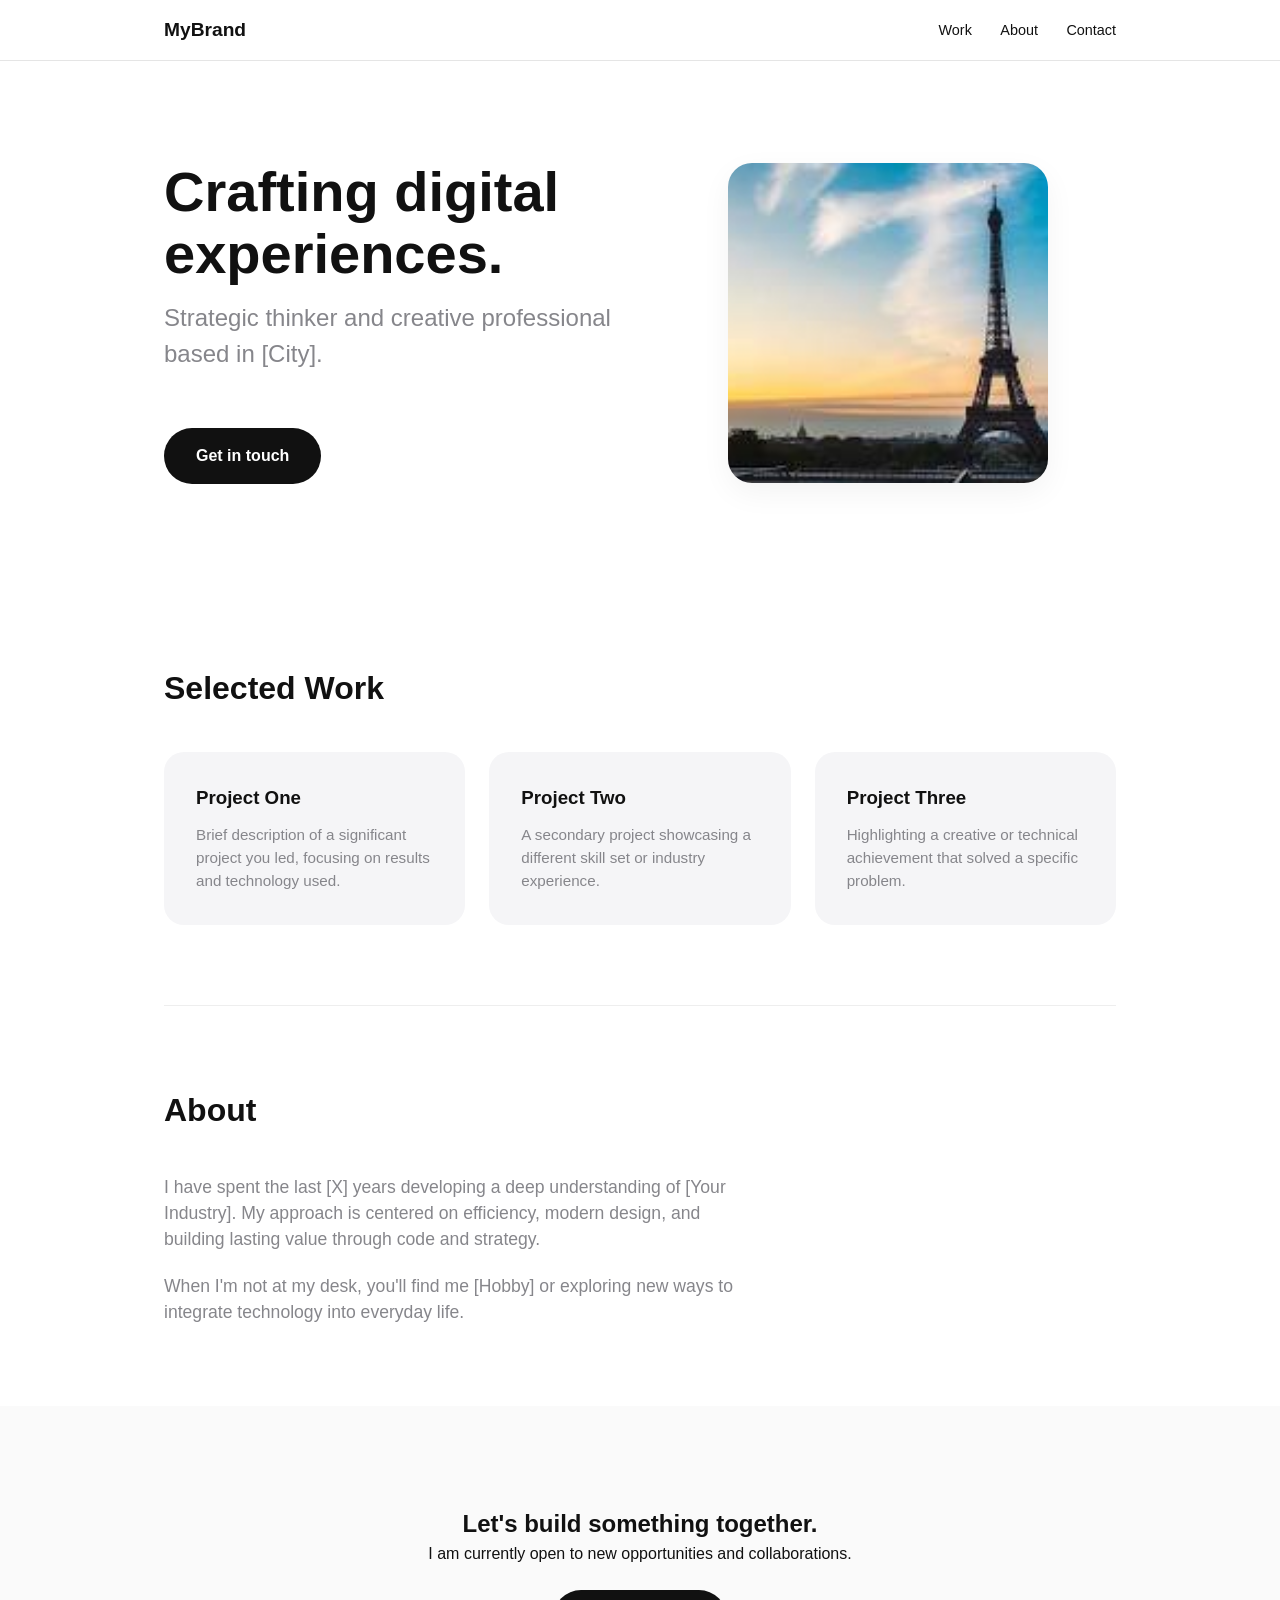
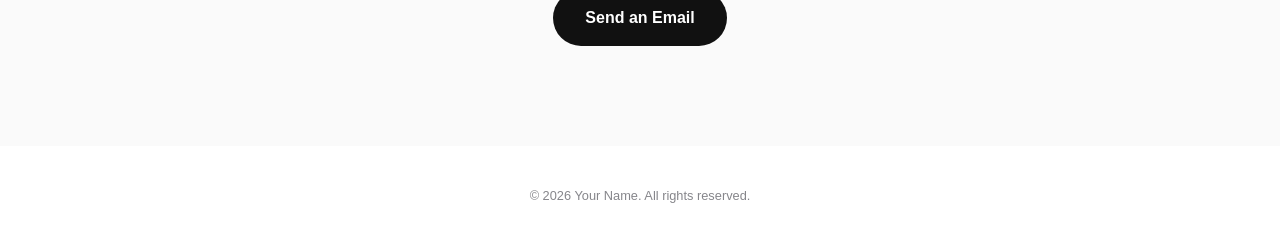
==== index.html @ 562fcb0a "Rename index.html.txt to index.html" ====
<!DOCTYPE html>
<html lang="en">
<head>
    <meta charset="UTF-8">
    <meta name="viewport" content="width=device-width, initial-scale=1.0">
    <title>Professional Portfolio</title>
    <style>
        :root {
            --bg: #ffffff;
            --text: #111111;
            --accent: #0071e3; /* Apple-style blue */
            --muted: #86868b;
            --card-bg: #f5f5f7;
            --font-main: -apple-system, BlinkMacSystemFont, "Segoe UI", Roboto, sans-serif;
        }

        * {
            margin: 0;
            padding: 0;
            box-sizing: border-box;
        }

        html {
            scroll-behavior: smooth;
        }

        body {
            font-family: var(--font-main);
            background-color: var(--bg);
            color: var(--text);
            line-height: 1.5;
            -webkit-font-smoothing: antialiased;
        }

        .container {
            max-width: 1000px;
            margin: 0 auto;
            padding: 0 24px;
        }

        /* --- Navigation --- */
        nav {
            position: sticky;
            top: 0;
            background: rgba(255, 255, 255, 0.8);
            backdrop-filter: blur(20px);
            z-index: 100;
            border-bottom: 1px solid #e5e5e5;
        }

        .nav-content {
            display: flex;
            justify-content: space-between;
            align-items: center;
            height: 60px;
        }

        .logo {
            font-weight: 700;
            font-size: 1.2rem;
            text-decoration: none;
            color: var(--text);
        }

        .nav-links a {
            text-decoration: none;
            color: var(--text);
            margin-left: 24px;
            font-size: 0.9rem;
            font-weight: 500;
            transition: color 0.2s;
        }

        .nav-links a:hover {
            color: var(--accent);
        }

        /* --- Hero Section --- */
        .hero {
            padding: 100px 0;
            display: grid;
            grid-template-columns: 1fr 1fr;
            align-items: center;
            gap: 40px;
        }

        .hero-text h1 {
            font-size: 3.5rem;
            font-weight: 700;
            line-height: 1.1;
            margin-bottom: 16px;
        }

        .hero-text p {
            font-size: 1.5rem;
            color: var(--muted);
            margin-bottom: 32px;
        }

        .hero-image-container {
            display: flex;
            justify-content: center;
        }

        .hero-image {
            width: 320px;
            height: 320px;
            border-radius: 24px;
            object-fit: cover;
            background-color: var(--card-bg);
            box-shadow: 0 10px 30px rgba(0,0,0,0.05);
        }

        /* --- Work Section --- */
        #work {
            padding: 80px 0;
        }

        .section-title {
            font-size: 2rem;
            margin-bottom: 40px;
        }

        .grid {
            display: grid;
            grid-template-columns: repeat(auto-fit, minmax(300px, 1fr));
            gap: 24px;
        }

        .project-card {
            background: var(--card-bg);
            padding: 32px;
            border-radius: 20px;
            transition: transform 0.3s ease;
        }

        .project-card:hover {
            transform: translateY(-5px);
        }

        .project-card h3 {
            margin-bottom: 12px;
        }

        .project-card p {
            color: var(--muted);
            font-size: 0.95rem;
        }

        /* --- Contact Section --- */
        #contact {
            padding: 100px 0;
            text-align: center;
            background-color: #fafafa;
        }

        .btn {
            display: inline-block;
            background: var(--text);
            color: white;
            padding: 16px 32px;
            border-radius: 30px;
            text-decoration: none;
            font-weight: 600;
            margin-top: 24px;
            transition: opacity 0.2s;
        }

        .btn:hover {
            opacity: 0.8;
        }

        /* --- Footer --- */
        footer {
            padding: 40px 0;
            text-align: center;
            font-size: 0.8rem;
            color: var(--muted);
        }

        /* Mobile Adjustments */
        @media (max-width: 768px) {
            .hero {
                grid-template-columns: 1fr;
                text-align: center;
                padding: 60px 0;
            }
            .hero-text h1 {
                font-size: 2.5rem;
            }
            .hero-image {
                width: 240px;
                height: 240px;
            }
        }
    </style>
</head>
<body>

    <nav>
        <div class="container nav-content">
            <a href="#" class="logo">MyBrand</a>
            <div class="nav-links">
                <a href="#work">Work</a>
                <a href="#about">About</a>
                <a href="#contact">Contact</a>
            </div>
        </div>
    </nav>

    <div class="container">
        <header class="hero">
            <div class="hero-text">
                <h1>Crafting digital experiences.</h1>
                <p>Strategic thinker and creative professional based in [City].</p>
                <a href="#contact" class="btn">Get in touch</a>
            </div>
            <div class="hero-image-container">
                <img src="Assets/ProfilePic.jpeg" alt="Profile Photo" class="hero-image">
            </div>
        </header>

        <section id="work">
            <h2 class="section-title">Selected Work</h2>
            <div class="grid">
                <div class="project-card">
                    <h3>Project One</h3>
                    <p>Brief description of a significant project you led, focusing on results and technology used.</p>
                </div>
                <div class="project-card">
                    <h3>Project Two</h3>
                    <p>A secondary project showcasing a different skill set or industry experience.</p>
                </div>
                <div class="project-card">
                    <h3>Project Three</h3>
                    <p>Highlighting a creative or technical achievement that solved a specific problem.</p>
                </div>
            </div>
        </section>

        <section id="about" style="padding: 80px 0; border-top: 1px solid #eee;">
            <h2 class="section-title">About</h2>
            <div style="max-width: 600px; color: var(--muted); font-size: 1.1rem;">
                <p>I have spent the last [X] years developing a deep understanding of [Your Industry]. My approach is centered on efficiency, modern design, and building lasting value through code and strategy.</p>
                <p style="margin-top: 20px;">When I'm not at my desk, you'll find me [Hobby] or exploring new ways to integrate technology into everyday life.</p>
            </div>
        </section>
    </div>

    <section id="contact">
        <div class="container">
            <h2>Let's build something together.</h2>
            <p>I am currently open to new opportunities and collaborations.</p>
            <a href="mailto:hello@yourname.com" class="btn">Send an Email</a>
        </div>
    </section>

    <footer>
        <div class="container">
            <p>&copy; 2026 Your Name. All rights reserved.</p>
        </div>
    </footer>

</body>
</html>
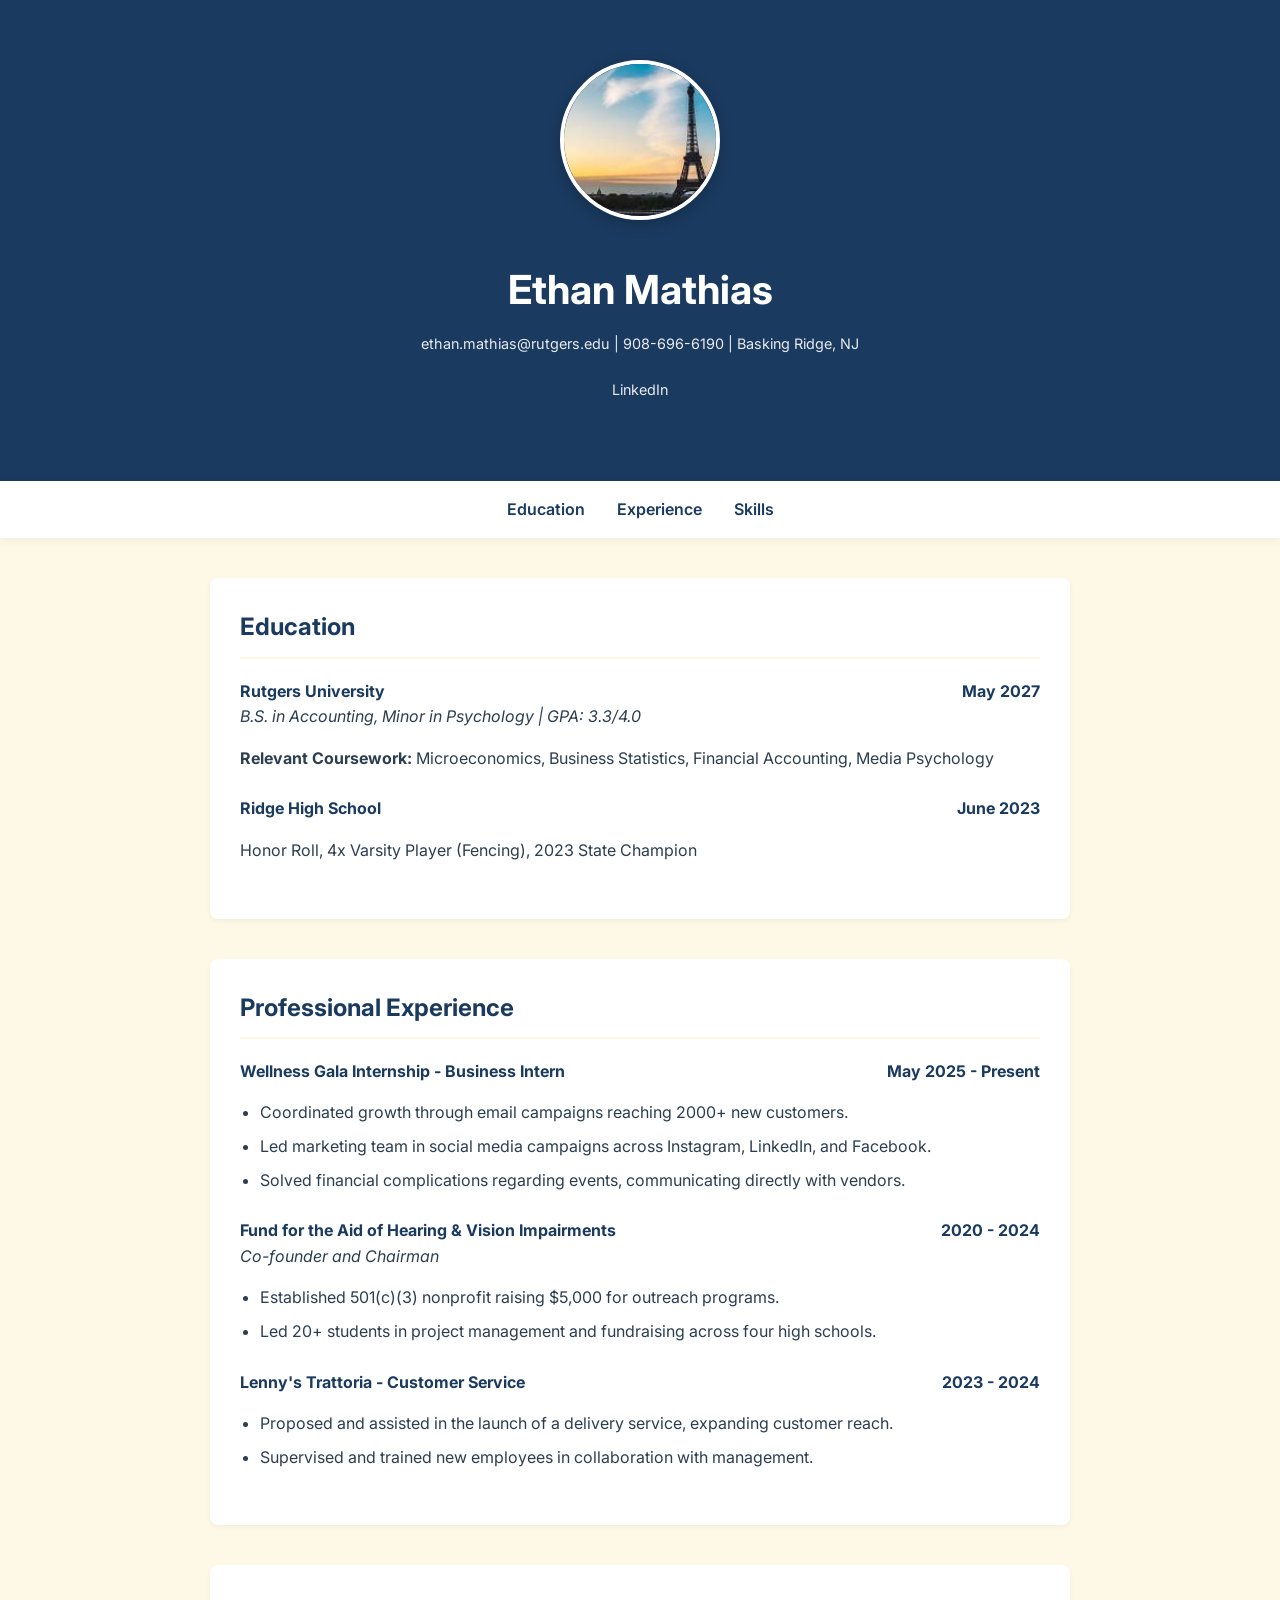
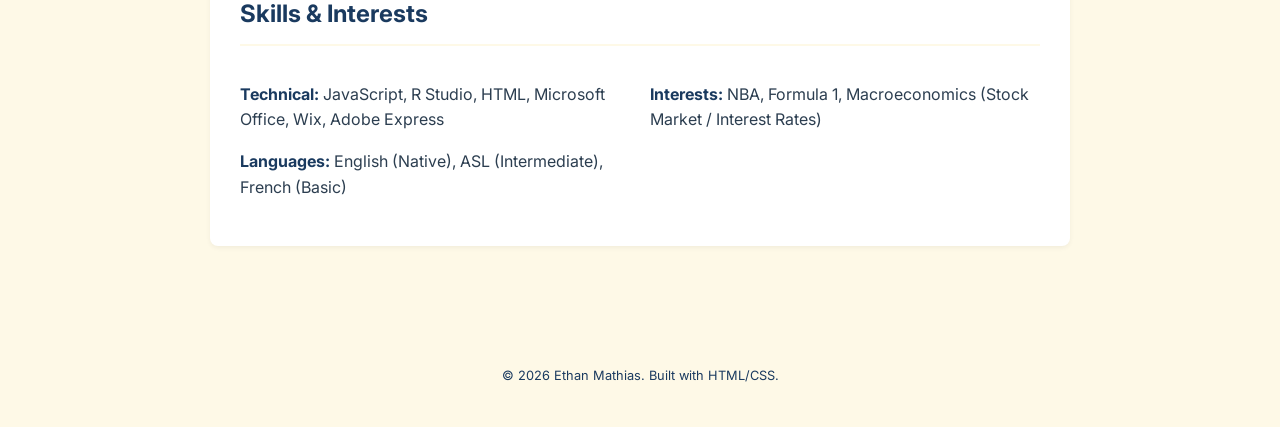
==== commit b8016984: "Update index.html" ====
--- a/index.html
+++ b/index.html
@@ -3,262 +3,183 @@
 <head>
     <meta charset="UTF-8">
     <meta name="viewport" content="width=device-width, initial-scale=1.0">
-    <title>Professional Portfolio</title>
+    <title>Ethan Mathias | Portfolio</title>
+    <link href="https://fonts.googleapis.com/css2?family=Inter:wght@400;600;700&display=swap" rel="stylesheet">
     <style>
         :root {
-            --bg: #ffffff;
-            --text: #111111;
-            --accent: #0071e3; /* Apple-style blue */
-            --muted: #86868b;
-            --card-bg: #f5f5f7;
-            --font-main: -apple-system, BlinkMacSystemFont, "Segoe UI", Roboto, sans-serif;
+            --midnight-blue: #1a3a5f;
+            --accent-blue: #2980b9;
+            --soft-yellow: #fef9e7; /* Light yellow background */
+            --white: #ffffff;
+            --text-dark: #2c3e50;
         }
 
-        * {
+        * { box-sizing: border-box; scroll-behavior: smooth; }
+
+        body {
+            font-family: 'Inter', sans-serif;
             margin: 0;
             padding: 0;
-            box-sizing: border-box;
+            background-color: var(--soft-yellow);
+            color: var(--text-dark);
+            line-height: 1.6;
         }
 
-        html {
-            scroll-behavior: smooth;
+        header {
+            background-color: var(--midnight-blue);
+            color: var(--white);
+            padding: 60px 20px;
+            text-align: center;
         }
 
-        body {
-            font-family: var(--font-main);
-            background-color: var(--bg);
-            color: var(--text);
-            line-height: 1.5;
-            -webkit-font-smoothing: antialiased;
+        .profile-pic {
+            width: 160px;
+            height: 160px;
+            border-radius: 50%;
+            border: 4px solid var(--white);
+            object-fit: cover;
+            margin-bottom: 20px;
+            box-shadow: 0 4px 15px rgba(0,0,0,0.2);
         }
 
-        .container {
-            max-width: 1000px;
-            margin: 0 auto;
-            padding: 0 24px;
+        h1 { margin: 10px 0; font-size: 2.5rem; }
+        .contact-info { font-size: 0.9rem; opacity: 0.9; margin-bottom: 20px; }
+        .contact-info a { color: var(--white); text-decoration: none; margin: 0 10px; border-bottom: 1px solid transparent; }
+        .contact-info a:hover { border-bottom: 1px solid var(--white); }
+
+        nav {
+            background: var(--white);
+            padding: 1rem;
+            position: sticky;
+            top: 0;
+            display: flex;
+            justify-content: center;
+            gap: 2rem;
+            box-shadow: 0 2px 10px rgba(0,0,0,0.05);
+            z-index: 1000;
         }
 
-        /* --- Navigation --- */
-        nav {
-            position: sticky;
-            top: 0;
-            background: rgba(255, 255, 255, 0.8);
-            backdrop-filter: blur(20px);
-            z-index: 100;
-            border-bottom: 1px solid #e5e5e5;
+        nav a { text-decoration: none; color: var(--midnight-blue); font-weight: 600; }
+        nav a:hover { color: var(--accent-blue); }
+
+        .container { max-width: 900px; margin: 0 auto; padding: 40px 20px; }
+
+        section { 
+            background: var(--white); 
+            padding: 30px; 
+            border-radius: 8px; 
+            margin-bottom: 40px; 
+            box-shadow: 0 2px 5px rgba(0,0,0,0.05);
         }
 
-        .nav-content {
-            display: flex;
-            justify-content: space-between;
-            align-items: center;
-            height: 60px;
-        }
+        h2 { color: var(--midnight-blue); border-bottom: 2px solid var(--soft-yellow); padding-bottom: 10px; margin-top: 0; }
 
-        .logo {
-            font-weight: 700;
-            font-size: 1.2rem;
-            text-decoration: none;
-            color: var(--text);
-        }
+        .exp-item { margin-bottom: 25px; }
+        .exp-header { display: flex; justify-content: space-between; font-weight: 700; color: var(--midnight-blue); }
+        .exp-sub { font-style: italic; color: var(--text-dark); margin-bottom: 10px; }
+        
+        ul { padding-left: 20px; }
+        li { margin-bottom: 8px; }
 
-        .nav-links a {
-            text-decoration: none;
-            color: var(--text);
-            margin-left: 24px;
-            font-size: 0.9rem;
-            font-weight: 500;
-            transition: color 0.2s;
-        }
+        .skills-grid { display: grid; grid-template-columns: 1fr 1fr; gap: 20px; }
+        .skill-cat { font-weight: bold; color: var(--midnight-blue); }
 
-        .nav-links a:hover {
-            color: var(--accent);
-        }
-
-        /* --- Hero Section --- */
-        .hero {
-            padding: 100px 0;
-            display: grid;
-            grid-template-columns: 1fr 1fr;
-            align-items: center;
-            gap: 40px;
-        }
-
-        .hero-text h1 {
-            font-size: 3.5rem;
-            font-weight: 700;
-            line-height: 1.1;
-            margin-bottom: 16px;
-        }
-
-        .hero-text p {
-            font-size: 1.5rem;
-            color: var(--muted);
-            margin-bottom: 32px;
-        }
-
-        .hero-image-container {
-            display: flex;
-            justify-content: center;
-        }
-
-        .hero-image {
-            width: 320px;
-            height: 320px;
-            border-radius: 24px;
-            object-fit: cover;
-            background-color: var(--card-bg);
-            box-shadow: 0 10px 30px rgba(0,0,0,0.05);
-        }
-
-        /* --- Work Section --- */
-        #work {
-            padding: 80px 0;
-        }
-
-        .section-title {
-            font-size: 2rem;
-            margin-bottom: 40px;
-        }
-
-        .grid {
-            display: grid;
-            grid-template-columns: repeat(auto-fit, minmax(300px, 1fr));
-            gap: 24px;
-        }
-
-        .project-card {
-            background: var(--card-bg);
-            padding: 32px;
-            border-radius: 20px;
-            transition: transform 0.3s ease;
-        }
-
-        .project-card:hover {
-            transform: translateY(-5px);
-        }
-
-        .project-card h3 {
-            margin-bottom: 12px;
-        }
-
-        .project-card p {
-            color: var(--muted);
-            font-size: 0.95rem;
-        }
-
-        /* --- Contact Section --- */
-        #contact {
-            padding: 100px 0;
-            text-align: center;
-            background-color: #fafafa;
-        }
-
-        .btn {
-            display: inline-block;
-            background: var(--text);
-            color: white;
-            padding: 16px 32px;
-            border-radius: 30px;
-            text-decoration: none;
-            font-weight: 600;
-            margin-top: 24px;
-            transition: opacity 0.2s;
-        }
-
-        .btn:hover {
-            opacity: 0.8;
-        }
-
-        /* --- Footer --- */
-        footer {
-            padding: 40px 0;
-            text-align: center;
-            font-size: 0.8rem;
-            color: var(--muted);
-        }
-
-        /* Mobile Adjustments */
-        @media (max-width: 768px) {
-            .hero {
-                grid-template-columns: 1fr;
-                text-align: center;
-                padding: 60px 0;
-            }
-            .hero-text h1 {
-                font-size: 2.5rem;
-            }
-            .hero-image {
-                width: 240px;
-                height: 240px;
-            }
-        }
+        footer { text-align: center; padding: 40px; font-size: 0.8rem; color: var(--midnight-blue); }
     </style>
 </head>
 <body>
 
+    <header>
+        <img src="Assets/ProfilePic.jpeg" alt="Ethan Mathias" class="profile-pic">
+        <h1>Ethan Mathias</h1>
+        <div class="contact-info">
+            ethan.mathias@rutgers.edu | 908-696-6190 | Basking Ridge, NJ
+            <br><br>
+            <a href="https://www.linkedin.com/in/ethanmathias">LinkedIn</a>
+        </div>
+    </header>
+
     <nav>
-        <div class="container nav-content">
-            <a href="#" class="logo">MyBrand</a>
-            <div class="nav-links">
-                <a href="#work">Work</a>
-                <a href="#about">About</a>
-                <a href="#contact">Contact</a>
-            </div>
-        </div>
+        <a href="#education">Education</a>
+        <a href="#experience">Experience</a>
+        <a href="#skills">Skills</a>
     </nav>
 
     <div class="container">
-        <header class="hero">
-            <div class="hero-text">
-                <h1>Crafting digital experiences.</h1>
-                <p>Strategic thinker and creative professional based in [City].</p>
-                <a href="#contact" class="btn">Get in touch</a>
+        <section id="education">
+            <h2>Education</h2>
+            <div class="exp-item">
+                <div class="exp-header">
+                    <span>Rutgers University</span>
+                    <span>May 2027</span>
+                </div>
+                <div class="exp-sub">B.S. in Accounting, Minor in Psychology | GPA: 3.3/4.0</div>
+                <p><strong>Relevant Coursework:</strong> Microeconomics, Business Statistics, Financial Accounting, Media Psychology</p>
             </div>
-            <div class="hero-image-container">
-                <img src="Assets/ProfilePic.jpeg" alt="Profile Photo" class="hero-image">
-            </div>
-        </header>
-
-        <section id="work">
-            <h2 class="section-title">Selected Work</h2>
-            <div class="grid">
-                <div class="project-card">
-                    <h3>Project One</h3>
-                    <p>Brief description of a significant project you led, focusing on results and technology used.</p>
+            <div class="exp-item">
+                <div class="exp-header">
+                    <span>Ridge High School</span>
+                    <span>June 2023</span>
                 </div>
-                <div class="project-card">
-                    <h3>Project Two</h3>
-                    <p>A secondary project showcasing a different skill set or industry experience.</p>
-                </div>
-                <div class="project-card">
-                    <h3>Project Three</h3>
-                    <p>Highlighting a creative or technical achievement that solved a specific problem.</p>
-                </div>
+                <p>Honor Roll, 4x Varsity Player (Fencing), 2023 State Champion</p>
             </div>
         </section>
 
-        <section id="about" style="padding: 80px 0; border-top: 1px solid #eee;">
-            <h2 class="section-title">About</h2>
-            <div style="max-width: 600px; color: var(--muted); font-size: 1.1rem;">
-                <p>I have spent the last [X] years developing a deep understanding of [Your Industry]. My approach is centered on efficiency, modern design, and building lasting value through code and strategy.</p>
-                <p style="margin-top: 20px;">When I'm not at my desk, you'll find me [Hobby] or exploring new ways to integrate technology into everyday life.</p>
+        <section id="experience">
+            <h2>Professional Experience</h2>
+            
+            <div class="exp-item">
+                <div class="exp-header">
+                    <span>Wellness Gala Internship - Business Intern</span>
+                    <span>May 2025 - Present</span>
+                </div>
+                <ul>
+                    <li>Coordinated growth through email campaigns reaching 2000+ new customers.</li>
+                    <li>Led marketing team in social media campaigns across Instagram, LinkedIn, and Facebook.</li>
+                    <li>Solved financial complications regarding events, communicating directly with vendors.</li>
+                </ul>
+            </div>
+
+            <div class="exp-item">
+                <div class="exp-header">
+                    <span>Fund for the Aid of Hearing & Vision Impairments</span>
+                    <span>2020 - 2024</span>
+                </div>
+                <div class="exp-sub">Co-founder and Chairman</div>
+                <ul>
+                    <li>Established 501(c)(3) nonprofit raising $5,000 for outreach programs.</li>
+                    <li>Led 20+ students in project management and fundraising across four high schools.</li>
+                </ul>
+            </div>
+
+            <div class="exp-item">
+                <div class="exp-header">
+                    <span>Lenny's Trattoria - Customer Service</span>
+                    <span>2023 - 2024</span>
+                </div>
+                <ul>
+                    <li>Proposed and assisted in the launch of a delivery service, expanding customer reach.</li>
+                    <li>Supervised and trained new employees in collaboration with management.</li>
+                </ul>
+            </div>
+        </section>
+
+        <section id="skills">
+            <h2>Skills & Interests</h2>
+            <div class="skills-grid">
+                <div>
+                    <p><span class="skill-cat">Technical:</span> JavaScript, R Studio, HTML, Microsoft Office, Wix, Adobe Express</p>
+                    <p><span class="skill-cat">Languages:</span> English (Native), ASL (Intermediate), French (Basic)</p>
+                </div>
+                <div>
+                    <p><span class="skill-cat">Interests:</span> NBA, Formula 1, Macroeconomics (Stock Market / Interest Rates)</p>
+                </div>
             </div>
         </section>
     </div>
 
-    <section id="contact">
-        <div class="container">
-            <h2>Let's build something together.</h2>
-            <p>I am currently open to new opportunities and collaborations.</p>
-            <a href="mailto:hello@yourname.com" class="btn">Send an Email</a>
-        </div>
-    </section>
-
     <footer>
-        <div class="container">
-            <p>&copy; 2026 Your Name. All rights reserved.</p>
-        </div>
+        &copy; 2026 Ethan Mathias. Built with HTML/CSS.
     </footer>
 
 </body>
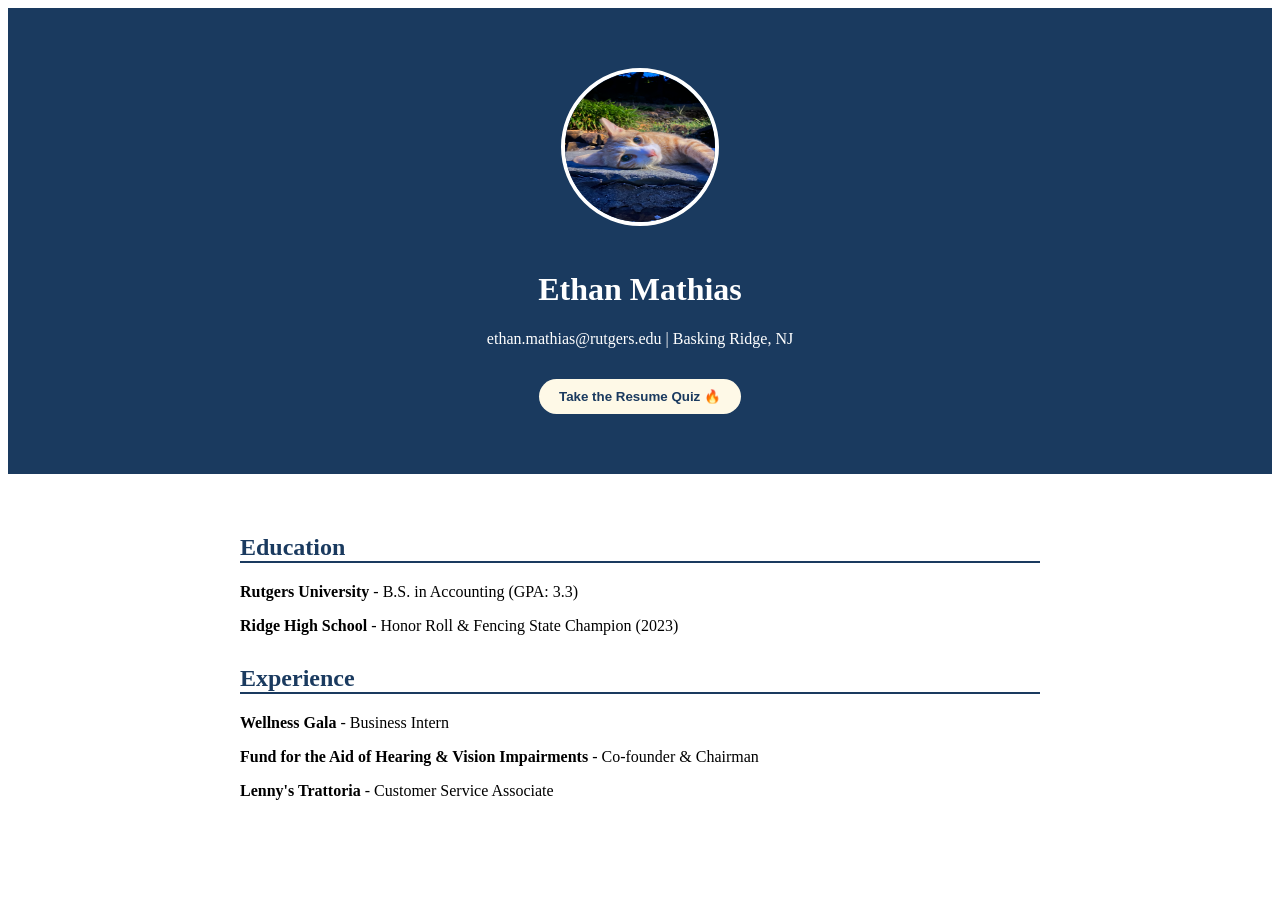
==== commit 7c0877c9: "Add files via upload" ====
--- a/index.html
+++ b/index.html
@@ -1,186 +1,72 @@
-<!DOCTYPE html>
-<html lang="en">
-<head>
-    <meta charset="UTF-8">
-    <meta name="viewport" content="width=device-width, initial-scale=1.0">
-    <title>Ethan Mathias | Portfolio</title>
-    <link href="https://fonts.googleapis.com/css2?family=Inter:wght@400;600;700&display=swap" rel="stylesheet">
-    <style>
-        :root {
-            --midnight-blue: #1a3a5f;
-            --accent-blue: #2980b9;
-            --soft-yellow: #fef9e7; /* Light yellow background */
-            --white: #ffffff;
-            --text-dark: #2c3e50;
-        }
-
-        * { box-sizing: border-box; scroll-behavior: smooth; }
-
-        body {
-            font-family: 'Inter', sans-serif;
-            margin: 0;
-            padding: 0;
-            background-color: var(--soft-yellow);
-            color: var(--text-dark);
-            line-height: 1.6;
-        }
-
-        header {
-            background-color: var(--midnight-blue);
-            color: var(--white);
-            padding: 60px 20px;
-            text-align: center;
-        }
-
-        .profile-pic {
-            width: 160px;
-            height: 160px;
-            border-radius: 50%;
-            border: 4px solid var(--white);
-            object-fit: cover;
-            margin-bottom: 20px;
-            box-shadow: 0 4px 15px rgba(0,0,0,0.2);
-        }
-
-        h1 { margin: 10px 0; font-size: 2.5rem; }
-        .contact-info { font-size: 0.9rem; opacity: 0.9; margin-bottom: 20px; }
-        .contact-info a { color: var(--white); text-decoration: none; margin: 0 10px; border-bottom: 1px solid transparent; }
-        .contact-info a:hover { border-bottom: 1px solid var(--white); }
-
-        nav {
-            background: var(--white);
-            padding: 1rem;
-            position: sticky;
-            top: 0;
-            display: flex;
-            justify-content: center;
-            gap: 2rem;
-            box-shadow: 0 2px 10px rgba(0,0,0,0.05);
-            z-index: 1000;
-        }
-
-        nav a { text-decoration: none; color: var(--midnight-blue); font-weight: 600; }
-        nav a:hover { color: var(--accent-blue); }
-
-        .container { max-width: 900px; margin: 0 auto; padding: 40px 20px; }
-
-        section { 
-            background: var(--white); 
-            padding: 30px; 
-            border-radius: 8px; 
-            margin-bottom: 40px; 
-            box-shadow: 0 2px 5px rgba(0,0,0,0.05);
-        }
-
-        h2 { color: var(--midnight-blue); border-bottom: 2px solid var(--soft-yellow); padding-bottom: 10px; margin-top: 0; }
-
-        .exp-item { margin-bottom: 25px; }
-        .exp-header { display: flex; justify-content: space-between; font-weight: 700; color: var(--midnight-blue); }
-        .exp-sub { font-style: italic; color: var(--text-dark); margin-bottom: 10px; }
-        
-        ul { padding-left: 20px; }
-        li { margin-bottom: 8px; }
-
-        .skills-grid { display: grid; grid-template-columns: 1fr 1fr; gap: 20px; }
-        .skill-cat { font-weight: bold; color: var(--midnight-blue); }
-
-        footer { text-align: center; padding: 40px; font-size: 0.8rem; color: var(--midnight-blue); }
-    </style>
-</head>
-<body>
-
-    <header>
-        <img src="Assets/ProfilePic.jpeg" alt="Ethan Mathias" class="profile-pic">
-        <h1>Ethan Mathias</h1>
-        <div class="contact-info">
-            ethan.mathias@rutgers.edu | 908-696-6190 | Basking Ridge, NJ
-            <br><br>
-            <a href="https://www.linkedin.com/in/ethanmathias">LinkedIn</a>
-        </div>
-    </header>
-
-    <nav>
-        <a href="#education">Education</a>
-        <a href="#experience">Experience</a>
-        <a href="#skills">Skills</a>
-    </nav>
-
-    <div class="container">
-        <section id="education">
-            <h2>Education</h2>
-            <div class="exp-item">
-                <div class="exp-header">
-                    <span>Rutgers University</span>
-                    <span>May 2027</span>
-                </div>
-                <div class="exp-sub">B.S. in Accounting, Minor in Psychology | GPA: 3.3/4.0</div>
-                <p><strong>Relevant Coursework:</strong> Microeconomics, Business Statistics, Financial Accounting, Media Psychology</p>
-            </div>
-            <div class="exp-item">
-                <div class="exp-header">
-                    <span>Ridge High School</span>
-                    <span>June 2023</span>
-                </div>
-                <p>Honor Roll, 4x Varsity Player (Fencing), 2023 State Champion</p>
-            </div>
-        </section>
-
-        <section id="experience">
-            <h2>Professional Experience</h2>
-            
-            <div class="exp-item">
-                <div class="exp-header">
-                    <span>Wellness Gala Internship - Business Intern</span>
-                    <span>May 2025 - Present</span>
-                </div>
-                <ul>
-                    <li>Coordinated growth through email campaigns reaching 2000+ new customers.</li>
-                    <li>Led marketing team in social media campaigns across Instagram, LinkedIn, and Facebook.</li>
-                    <li>Solved financial complications regarding events, communicating directly with vendors.</li>
-                </ul>
-            </div>
-
-            <div class="exp-item">
-                <div class="exp-header">
-                    <span>Fund for the Aid of Hearing & Vision Impairments</span>
-                    <span>2020 - 2024</span>
-                </div>
-                <div class="exp-sub">Co-founder and Chairman</div>
-                <ul>
-                    <li>Established 501(c)(3) nonprofit raising $5,000 for outreach programs.</li>
-                    <li>Led 20+ students in project management and fundraising across four high schools.</li>
-                </ul>
-            </div>
-
-            <div class="exp-item">
-                <div class="exp-header">
-                    <span>Lenny's Trattoria - Customer Service</span>
-                    <span>2023 - 2024</span>
-                </div>
-                <ul>
-                    <li>Proposed and assisted in the launch of a delivery service, expanding customer reach.</li>
-                    <li>Supervised and trained new employees in collaboration with management.</li>
-                </ul>
-            </div>
-        </section>
-
-        <section id="skills">
-            <h2>Skills & Interests</h2>
-            <div class="skills-grid">
-                <div>
-                    <p><span class="skill-cat">Technical:</span> JavaScript, R Studio, HTML, Microsoft Office, Wix, Adobe Express</p>
-                    <p><span class="skill-cat">Languages:</span> English (Native), ASL (Intermediate), French (Basic)</p>
-                </div>
-                <div>
-                    <p><span class="skill-cat">Interests:</span> NBA, Formula 1, Macroeconomics (Stock Market / Interest Rates)</p>
-                </div>
-            </div>
-        </section>
-    </div>
-
-    <footer>
-        &copy; 2026 Ethan Mathias. Built with HTML/CSS.
-    </footer>
-
-</body>
-</html>
+<!DOCTYPE html>
+<html lang="en">
+<head>
+    <meta charset="UTF-8">
+    <meta name="viewport" content="width=device-width, initial-scale=1.0">
+    <title>Ethan Mathias | Portfolio & Quiz</title>
+    <link rel="stylesheet" href="style.css">
+    <link href="https://fonts.googleapis.com/css2?family=Inter:wght@400;600;700&display=swap" rel="stylesheet">
+</head>
+<body>
+
+    <div id="profile-view">
+        <header style="background-color: #1a3a5f; color: white; padding: 60px 20px; text-align: center;">
+            <img src="Assets/ProfilePic.jpeg" alt="Ethan Mathias" style="width: 150px; height: 150px; border-radius: 50%; border: 4px solid white; margin-bottom: 20px;">
+            <h1>Ethan Mathias</h1>
+            <p>ethan.mathias@rutgers.edu | Basking Ridge, NJ</p>
+            <button onclick="startQuiz()" style="background: #fef9e7; color: #1a3a5f; border: none; padding: 10px 20px; border-radius: 20px; font-weight: bold; cursor: pointer; margin-top: 15px;">
+                Take the Resume Quiz 🔥
+            </button>
+        </header>
+
+        <div style="max-width: 800px; margin: 0 auto; padding: 40px 20px;">
+            <section>
+                <h2 style="color: #1a3a5f; border-bottom: 2px solid #1a3a5f;">Education</h2>
+                <p><strong>Rutgers University</strong> - B.S. in Accounting (GPA: 3.3)</p>
+                <p><strong>Ridge High School</strong> - Honor Roll & Fencing State Champion (2023)</p>
+            </section>
+
+            <section style="margin-top: 30px;">
+                <h2 style="color: #1a3a5f; border-bottom: 2px solid #1a3a5f;">Experience</h2>
+                <p><strong>Wellness Gala</strong> - Business Intern</p>
+                <p><strong>Fund for the Aid of Hearing & Vision Impairments</strong> - Co-founder & Chairman</p>
+                <p><strong>Lenny's Trattoria</strong> - Customer Service Associate</p>
+            </section>
+        </div>
+    </div>
+
+    <div id="quiz-view" class="quiz-container" style="display: none;">
+        <div class="stats-bar">
+            <div class="stat-pill">Score: <span id="current-score">0</span></div>
+            <div class="stat-pill streak">🔥 <span id="current-streak">0</span></div>
+        </div>
+        
+        <div class="progress-wrapper">
+            <div class="progress-fill" id="progress-bar"></div>
+        </div>
+
+        <header class="quiz-header">
+            <img src="Assets/ProfilePic.jpeg" alt="Ethan Mathias" class="profile-pic">
+            <h1 id="question-text">Loading Quiz...</h1>
+        </header>
+
+        <div id="options-container" class="options-grid"></div>
+        <div id="feedback-area" class="feedback-msg"></div>
+
+        <div id="result-screen" class="hidden">
+            <h2>Challenge Complete!</h2>
+            <p id="final-stats"></p>
+            <button onclick="location.reload()" class="restart-btn">Back to Profile</button>
+        </div>
+    </div>
+
+    <script src="app.js"></script>
+    <script>
+        function startQuiz() {
+            document.getElementById('profile-view').style.display = 'none';
+            document.getElementById('quiz-view').style.display = 'block';
+            // app.js will handle the rest once this view is visible
+        }
+    </script>
+</body>
+</html>
